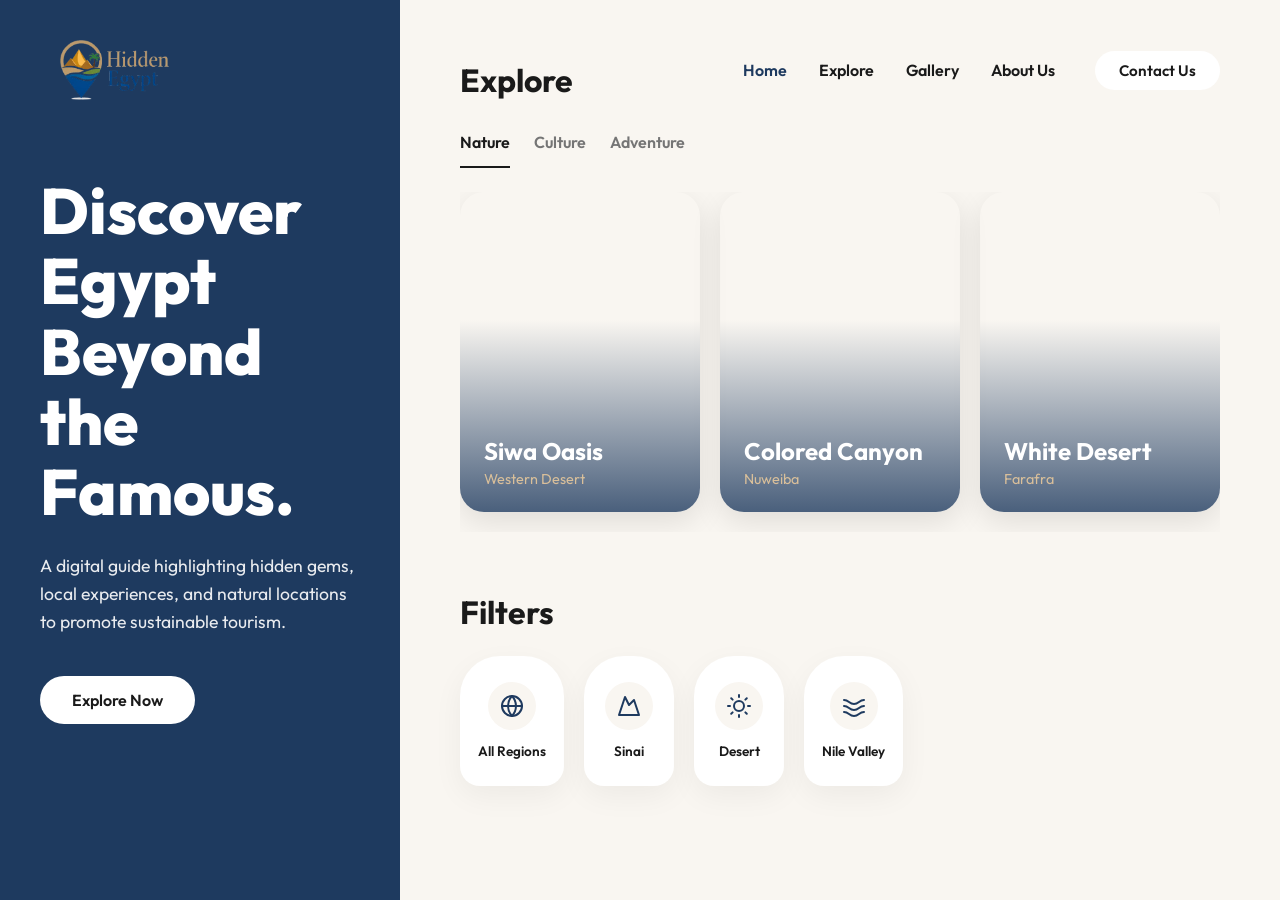
==== index.html @ 0806e7f2 "Asset Localization: Downloaded all external unsplash image dependencies and updated HTML/CSS logic t" ====
<!DOCTYPE html>
<html lang="en">
<head>
    <meta charset="UTF-8">
    <meta name="viewport" content="width=device-width, initial-scale=1.0">
    <title>Hidden Egypt - Discover Egypt Beyond the Famous</title>
    <!-- CSS -->
    <link rel="stylesheet" href="css/style.css?v=2">
</head>
<body>

    <div class="split-container">

    <!-- Unified Absolute Header -->
    <header class="home-header" style="position: absolute; top: 0; left: 0; right: 0; z-index: 1000; padding: 40px 60px; display: flex; justify-content: space-between; align-items: center;">
        <!-- Logo -->
        <a href="index.html" style="display: block;">
            <img src="logo.png" alt="Hidden Egypt" class="img-logo relative-logo">
        </a>

        <!-- Navigation -->
        <nav class="main-nav" style="margin-bottom: 0;">
            <ul class="nav-links" id="index-nav-links">
                <li><a href="index.html" class="active" style="color:var(--color-secondary);">Home</a></li>
                <li><a href="explore.html">Explore</a></li>
                <li><a href="gallery.html">Gallery</a></li>
                <li><a href="about.html">About Us</a></li>
                <li class="mobile-only-contact"><a href="contact.html" class="btn nav-contact">Contact Us</a></li>
            </ul>
            <div class="menu-toggle" onclick="document.getElementById('index-nav-links').classList.toggle('active')">
                <span></span><span></span><span></span>
            </div>
            <div class="desktop-only-contact">
                <a href="contact.html" class="btn nav-contact" style="padding: 10px 24px; font-size: 0.95rem;">Contact Us</a>
            </div>
        </nav>
    </header>

        
        <!-- Left Panel: Hero -->
        <main class="left-panel">
            <div class="left-panel-bg"></div>
            <div class="left-panel-overlay"></div>
            
            <!-- Logo -->
            

            <!-- Hero Content -->
            <div class="hero-content">
                <h1>Discover Egypt<br>Beyond the Famous.</h1>
                <p>A digital guide highlighting hidden gems, local experiences, and natural locations to promote sustainable tourism.</p>
                <a href="explore.html" class="btn">Explore Now</a>
            </div>
        </main>

        <!-- Right Panel: Navigation & Content -->
        <aside class="right-panel">
            
            <!-- Navigation -->
            

            <!-- Explore Section -->
            <section class="explore-section">
                <h2 class="section-title">Explore</h2>
                
                <div class="tabs-container">
                    <input type="radio" id="tab-nature" name="category" checked>
                    <input type="radio" id="tab-culture" name="category">
                    <input type="radio" id="tab-adventure" name="category">

                    <div class="tabs-nav">
                        <label for="tab-nature" class="tab-label">Nature</label>
                        <label for="tab-culture" class="tab-label">Culture</label>
                        <label for="tab-adventure" class="tab-label">Adventure</label>
                    </div>

                    <div id="content-nature" class="tab-content">
                        <div class="cards-slider">
                            <a href="siwa.html" class="place-card" style="background-image: url('https://images.unsplash.com/photo-1552309398-fd0f5d4e35be?q=80&w=600&auto=format&fit=crop');">
                                <div class="place-card-content"><h3>Siwa Oasis</h3><p>Western Desert</p></div>
                            </a>
                            <a href="colored-canyon.html" class="place-card" style="background-image: url('https://images.unsplash.com/photo-1547013406-e6a8f98bde65?q=80&w=600&auto=format&fit=crop');">
                                <div class="place-card-content"><h3>Colored Canyon</h3><p>Nuweiba</p></div>
                            </a>
                            <a href="white-desert.html" class="place-card" style="background-image: url('https://images.unsplash.com/photo-1542365516-e358b4f95d92?q=80&w=800');">
                                <div class="place-card-content"><h3>White Desert</h3><p>Farafra</p></div>
                            </a>
                        </div>
                    </div>

                    <div id="content-culture" class="tab-content">
                        <div class="cards-slider">
                            <a href="tunis.html" class="place-card" style="background-image: url('https://images.unsplash.com/photo-1533052136932-6aeb851722cb?q=80&w=600&auto=format&fit=crop');">
                                <div class="place-card-content"><h3>Tunis Village</h3><p>Fayoum</p></div>
                            </a>
                            <a href="dendera.html" class="place-card" style="background-image: url('https://images.unsplash.com/photo-1562679302-6c6f03173bf5?q=80&w=600&auto=format&fit=crop');">
                                <div class="place-card-content"><h3>Dendera Temple</h3><p>Qena</p></div>
                            </a>
                        </div>
                    </div>

                    <div id="content-adventure" class="tab-content">
                        <div class="cards-slider">
                            <a href="ras-abu-galum.html" class="place-card" style="background-image: url('images/bg_1559827260-dc66d52bef19.jpg');">
                                <div class="place-card-content"><h3>Ras Abu Galum</h3><p>South Sinai</p></div>
                            </a>
                            <a href="colored-canyon.html" class="place-card" style="background-image: url('https://images.unsplash.com/photo-1547013406-e6a8f98bde65?q=80&w=600&auto=format&fit=crop');">
                                <div class="place-card-content"><h3>Colored Canyon</h3><p>Nuweiba</p></div>
                            </a>
                            <a href="white-desert.html" class="place-card" style="background-image: url('https://images.unsplash.com/photo-1542365516-e358b4f95d92?q=80&w=800');">
                                <div class="place-card-content"><h3>White Desert</h3><p>Farafra</p></div>
                            </a>
                        </div>
                    </div>
                </div>
</section>

            <!-- Filters Preview Section -->
            <section class="filters-preview" style="padding-bottom: 20px;">
                <h2 class="section-title">Filters</h2>
                                <div class="filters-container">
                    <a href="explore.html" class="filter-btn" style="text-decoration:none;">
                        <div class="filter-icon" style="color: var(--color-secondary);"><svg width="24" height="24" viewBox="0 0 24 24" fill="none" stroke="currentColor" stroke-width="2" stroke-linecap="round" stroke-linejoin="round"><circle cx="12" cy="12" r="10"></circle><path d="M12 2a15.3 15.3 0 0 1 4 10 15.3 15.3 0 0 1-4 10 15.3 15.3 0 0 1-4-10 15.3 15.3 0 0 1 4-10z"></path><path d="M2 12h20"></path></svg></div>
                        <span class="filter-name">All Regions</span>
                    </a>
                    <a href="explore.html#filter-sinai" class="filter-btn" style="text-decoration:none;">
                        <div class="filter-icon" style="color: var(--color-secondary);"><svg width="24" height="24" viewBox="0 0 24 24" fill="none" stroke="currentColor" stroke-width="2" stroke-linecap="round" stroke-linejoin="round"><path d="M8 3l4 8 5-5 5 15H2L8 3z"></path></svg></div>
                        <span class="filter-name">Sinai</span>
                    </a>
                    <a href="explore.html#filter-desert" class="filter-btn" style="text-decoration:none;">
                        <div class="filter-icon" style="color: var(--color-secondary);"><svg width="24" height="24" viewBox="0 0 24 24" fill="none" stroke="currentColor" stroke-width="2" stroke-linecap="round" stroke-linejoin="round"><circle cx="12" cy="12" r="5"></circle><line x1="12" y1="1" x2="12" y2="3"></line><line x1="12" y1="21" x2="12" y2="23"></line><line x1="4.22" y1="4.22" x2="5.64" y2="5.64"></line><line x1="18.36" y1="18.36" x2="19.78" y2="19.78"></line><line x1="1" y1="12" x2="3" y2="12"></line><line x1="21" y1="12" x2="23" y2="12"></line><line x1="4.22" y1="19.78" x2="5.64" y2="18.36"></line><line x1="18.36" y1="5.64" x2="19.78" y2="4.22"></line></svg></div>
                        <span class="filter-name">Desert</span>
                    </a>
                    <a href="explore.html#filter-nile" class="filter-btn" style="text-decoration:none;">
                        <div class="filter-icon" style="color: var(--color-secondary);"><svg width="24" height="24" viewBox="0 0 24 24" fill="none" stroke="currentColor" stroke-width="2" stroke-linecap="round" stroke-linejoin="round"><path d="M2 12c5 0 5 4 10 4s5-4 10-4M2 18c5 0 5 4 10 4s5-4 10-4M2 6c5 0 5 4 10 4s5-4 10-4"></path></svg></div>
                        <span class="filter-name">Nile Valley</span>
                    </a>
                </div>
            </section>
            
        </aside>

    </div>

    <script src="js/main.js"></script>
</body>
</html>
---- css/style.css ----
/* Google Fonts */
@import url('https://fonts.googleapis.com/css2?family=Outfit:wght@300;400;500;600;700;800&display=swap');

/* Global Variables */
:root {
  /* Brand Colors */
  --color-primary: #E6C79C;      /* Sand Beige */
  --color-secondary: #1E3A5F;    /* Deep Blue */
  --color-accent: #3A7D44;       /* Palm Green */
  --color-bg: #F9F6F1;           /* Light Cream */
  
  --color-white: #FFFFFF;
  --color-text-dark: #1A1A1A;
  --color-text-gray: #757575;

  /* Typography */
  --font-family: 'Outfit', sans-serif;
  
  /* Layout */
  --border-radius: 24px;
  --transition: all 0.3s ease;
}

/* Reset & Basic Setup */
* {
  margin: 0;
  padding: 0;
  box-sizing: border-box;
}

html {
  font-family: var(--font-family);
  background-color: var(--color-bg);
  color: var(--color-text-dark);
  scroll-behavior: smooth;
}

body {
  min-height: 100vh;
  overflow-x: hidden;
}

a {
  text-decoration: none;
  color: inherit;
}

ul {
  list-style: none;
}

/* Utilities */
.btn {
  display: inline-block;
  background-color: var(--color-white);
  color: var(--color-text-dark);
  font-weight: 600;
  padding: 14px 32px;
  border-radius: 40px;
  transition: var(--transition);
  border: none;
  cursor: pointer;
  font-size: 1rem;
}

.btn:hover {
  background-color: var(--color-primary);
  transform: translateY(-2px);
  box-shadow: 0 4px 12px rgba(230, 199, 156, 0.4);
}

/* Split Layout */
.split-container {
  display: flex;
  min-height: 100vh;
}

/* Left Panel */
.left-panel {
  position: relative;
  z-index: 1;

  flex: 1;
  position: relative;
  background-color: var(--color-secondary);
  color: var(--color-white);
  padding: 40px;
  display: flex;
  flex-direction: column;
  justify-content: center;
  overflow: hidden;
}

.left-panel-bg {
  position: absolute;
  top: 0;
  left: 0;
  width: 100%;
  height: 100%;
  background-image: url('images/bg_1539650116574-8efeb43e2750.jpg'); /* Placeholder: White Desert */
  background-size: cover;
  background-position: center;
  z-index: 1;
}

.left-panel-overlay {
  position: absolute;
  top: 0;
  left: 0;
  width: 100%;
  height: 100%;
  background: linear-gradient(to right, rgba(30, 58, 95, 0.8) 0%, rgba(30, 58, 95, 0.2) 100%);
  z-index: 2;
}

.logo-container {
  position: absolute;
  top: 40px;
  left: 40px;
  z-index: 10;
}

/* Simple fix for logo white background using CSS blend modes */


.hero-content {
  position: relative;
  z-index: 10;
  max-width: 600px;
  margin-top: auto;
  margin-bottom: auto;
}

.hero-content h1 {
  font-size: 4rem;
  font-weight: 800;
  line-height: 1.1;
  margin-bottom: 24px;
}

.hero-content p {
  font-size: 1.1rem;
  line-height: 1.6;
  margin-bottom: 40px;
  opacity: 0.9;
  max-width: 480px;
}

/* Right Panel */
.right-panel {
  position: relative;
  z-index: 100;

  flex: 1;
  background-color: var(--color-bg);
  padding: 40px 60px;
  display: flex;
  flex-direction: column;
}

/* Navigation */
.main-nav {
  display: flex;
  justify-content: flex-end;
  align-items: center;
  margin-bottom: 60px;
  gap: 40px;
}

.nav-links {
  display: flex;
  gap: 32px;
}

.nav-links li a {
  font-weight: 600;
  color: var(--color-text-dark);
  transition: var(--transition);
  position: relative;
}

.nav-links li a:hover, .nav-links li a.active {
  color: var(--color-accent);
}

.nav-profile img {
  width: 40px;
  height: 40px;
  border-radius: 50%;
  object-fit: cover;
}

/* Section Headings */
.section-title {
  font-size: 2rem;
  font-weight: 700;
  margin-bottom: 24px;
}

/* Explore Tabs (Pure CSS) */
.explore-section {
  margin-bottom: 60px;
}

.tabs-nav {
  display: flex;
  gap: 24px;
  margin-bottom: 24px;
}

/* Invisible radio buttons */
input[type="radio"][name="category"] {
  display: none;
}

/* Styling labels as tabs */
.tab-label {
  font-weight: 600;
  color: var(--color-text-gray);
  cursor: pointer;
  padding-bottom: 8px;
  position: relative;
  transition: var(--transition);
}

.tab-label:after {
  content: '';
  position: absolute;
  bottom: 0;
  left: 0;
  width: 0;
  height: 2px;
  background-color: var(--color-text-dark);
  transition: var(--transition);
}

.tab-label:hover {
  color: var(--color-text-dark);
}

/* Tab logic */
#tab-nature:checked ~ .tabs-nav label[for="tab-nature"],
#tab-culture:checked ~ .tabs-nav label[for="tab-culture"],
#tab-adventure:checked ~ .tabs-nav label[for="tab-adventure"] {
  color: var(--color-text-dark);
}

#tab-nature:checked ~ .tabs-nav label[for="tab-nature"]:after,
#tab-culture:checked ~ .tabs-nav label[for="tab-culture"]:after,
#tab-adventure:checked ~ .tabs-nav label[for="tab-adventure"]:after {
  width: 100%;
}

.tab-content {
  display: none;
  animation: fadeIn 0.5s ease;
}

#tab-nature:checked ~ #content-nature,
#tab-culture:checked ~ #content-culture,
#tab-adventure:checked ~ #content-adventure {
  display: block;
}

@keyframes fadeIn {
  from { opacity: 0; transform: translateY(10px); }
  to { opacity: 1; transform: translateY(0); }
}

/* Horizontal Cards */
.cards-slider {
  display: flex;
  gap: 20px;
  overflow-x: auto;
  padding-bottom: 20px;
  /* Hide scrollbar */
  scrollbar-width: none;
  -ms-overflow-style: none;
}

.cards-slider::-webkit-scrollbar {
  display: none;
}

.place-card {
  min-width: 240px;
  height: 320px;
  border-radius: var(--border-radius);
  background-size: cover;
  background-position: center;
  position: relative;
  overflow: hidden;
  transition: var(--transition);
  display: flex;
  flex-direction: column;
  justify-content: flex-end;
  padding: 24px;
  color: var(--color-white);
  box-shadow: 0 10px 30px rgba(0,0,0,0.1);
}

.place-card:hover {
  transform: translateY(-10px);
  box-shadow: 0 15px 40px rgba(30, 58, 95, 0.3);
}

.place-card:before {
  content: '';
  position: absolute;
  top: 0;
  left: 0;
  width: 100%;
  height: 100%;
  background: linear-gradient(to top, rgba(30, 58, 95, 0.8), rgba(0,0,0,0) 60%);
  z-index: 1;
}

.place-card-content {
  position: relative;
  z-index: 2;
}

.place-card h3 {
  font-size: 1.5rem;
  font-weight: 700;
  margin-bottom: 4px;
}

.place-card p {
  font-size: 0.9rem;
  opacity: 0.9;
  color: var(--color-primary);
}

/* Filters Preview Section */
.filters-container {
  display: flex;
  gap: 20px;
  flex-wrap: wrap;
}

.filter-btn {
  display: flex;
  flex-direction: column;
  align-items: center;
  justify-content: center;
  background-color: var(--color-white);
  border-radius: 40px 40px 20px 20px; /* Pillow shape from reference */
  padding: 24px 16px;
  min-width: 90px;
  box-shadow: 0 10px 30px rgba(0,0,0,0.05);
  transition: var(--transition);
  border: 2px solid transparent;
}


.filter-btn:hover {
  background-color: var(--color-text-dark) !important;
  color: var(--color-white) !important;
  transform: translateY(-5px);
  border-color: var(--color-text-dark) !important;
}
.filter-btn:hover .filter-icon {
  color: var(--color-text-dark) !important;
  background-color: var(--color-white) !important;
}


.filter-btn.active {
  background-color: var(--color-text-dark);
  color: var(--color-white);
}

.filter-icon {
  width: 48px;
  height: 48px;
  background-color: var(--color-bg);
  border-radius: 50%;
  display: flex;
  align-items: center;
  justify-content: center;
  margin-bottom: 12px;
  font-size: 1.5rem;
}

.filter-btn.active .filter-icon {
  color: var(--color-text-dark);
}

.filter-name {
  font-size: 0.85rem;
  font-weight: 600;
}

/* Responsive adjustments */
@media (max-width: 1024px) {
  .split-container {
    flex-direction: column;
  }
  .left-panel {
  position: relative;
  z-index: 1;

    min-height: 500px;
    padding: 30px;
  }
  .right-panel {
  position: relative;
  z-index: 100;

    padding: 30px;
  }
}

/* Premium Footer Styles */
.site-footer {
  background-color: var(--color-secondary);
  color: var(--color-white);
  padding: 80px 0 40px;
  margin-top: 100px;
  position: relative;
}

.site-footer::before {
  content: '';
  position: absolute;
  top: 0; left: 0; width: 100%; height: 6px;
  background: linear-gradient(90deg, var(--color-primary), var(--color-accent));
}

.footer-content {
  display: flex;
  justify-content: space-between;
  align-items: center;
  margin-bottom: 60px;
  flex-wrap: wrap;
  gap: 40px;
}

.footer-logo h2 {
  font-size: 2.5rem;
  margin-bottom: 12px;
  font-weight: 800;
  color: var(--color-white) !important;
  letter-spacing: -0.5px;
}

.footer-logo p {
  color: rgba(255, 255, 255, 0.7);
  font-size: 1.1rem;
}

.footer-links {
  display: flex;
  gap: 40px;
}

.footer-links a {
  color: var(--color-white);
  font-weight: 600;
  font-size: 1rem;
  letter-spacing: 1px;
  text-transform: uppercase;
  transition: all 0.3s ease;
  position: relative;
  display: inline-block;
  padding: 8px 0;
}

.footer-links a::before {
  content: '';
  position: absolute;
  bottom: 0; left: 0; width: 0; height: 3px;
  background-color: var(--color-primary);
  transition: width 0.3s ease;
}

.footer-links a:hover {
  color: var(--color-primary);
  transform: translateY(-3px);
}

.footer-links a:hover::before {
  width: 100%;
}

.footer-bottom {
  text-align: center;
  padding-top: 30px;
  border-top: 1px solid rgba(255,255,255,0.1);
  color: rgba(255, 255, 255, 0.5);
  font-size: 0.95rem;
}

/* Premium Split Footer for Index */
.split-footer {
  margin-top: auto;
  padding: 60px 0 0;
  border-top: 2px solid rgba(30,58,95,0.05);
  display: flex;
  justify-content: space-between;
  align-items: flex-end;
  flex-wrap: wrap;
  gap: 40px;
}

.split-footer .footer-logo h2 {
  font-size: 2rem !important;
  font-weight: 800;
  letter-spacing: -0.5px;
  margin-bottom: 8px;
}

.split-footer .footer-logo p {
  color: var(--color-text-gray);
  font-size: 1rem;
}

.split-footer .footer-links {
  gap: 30px;
  align-items: center;
}

.split-footer .footer-links a {
  color: var(--color-secondary);
  font-weight: 700;
  text-transform: uppercase;
  letter-spacing: 1px;
  transition: all 0.3s ease;
  position: relative;
  padding: 5px 0;
}

.split-footer .footer-links a::after {
  content: '';
  position: absolute;
  bottom: 0; left: 0; width: 0; height: 3px;
  background-color: var(--color-accent);
  transition: width 0.3s ease;
}

.split-footer .footer-links a:hover {
  color: var(--color-accent);
  transform: translateY(-3px);
}

.split-footer .footer-links a:hover::after {
  width: 100%;
}

.split-footer .footer-bottom {
  width: 100%;
  text-align: center;
  padding-top: 30px;
  margin-top: 20px;
  border-top: 1px solid rgba(30,58,95,0.05);
  font-size: 0.9rem;
  font-weight: 500;
  color: var(--color-text-gray);
}

/* Mobile Navigation & Media Queries Enhancement */
.menu-toggle { display: none; flex-direction: column; gap: 6px; cursor: pointer; align-items: center; justify-content: center; width: 40px; height: 40px; border-radius: 8px; background: rgba(30,58,95,0.05); }
.menu-toggle span { display: block; width: 22px; height: 2px; background-color: var(--color-secondary); transition: 0.3s; }

@media (max-width: 768px) {
  .logo-container h2 { font-size: 1.5rem; }
  
  
  .main-nav { position: relative; justify-content: space-between; }
  .nav-links { display: none; flex-direction: column; width: 100%; position: absolute; top: calc(100% + 10px); left: 0; background: var(--color-white); padding: 20px; box-shadow: 0 10px 30px rgba(0,0,0,0.1); border-radius: var(--border-radius); z-index: 9999; text-align: center; }
  .nav-links.active { display: flex; }
  
  .menu-toggle { display: flex; }
  .btn.nav-contact { display: none; } /* Hide contact btn on extreme small inside header, let menu handle it */
  .page-title { font-size: 2.2rem !important; }
  .split-footer { padding: 40px 20px !important; margin: 40px -20px -40px -20px !important; }
  .split-footer .footer-links { flex-direction: column; gap: 15px; }
  
  .about-grid, .contact-wrapper, .place-content-wrapper { grid-template-columns: 1fr; }
}

@media (max-width: 480px) {
  .hero-content h1, .place-hero-content h1 { font-size: 2.5rem; }
  .cards-slider { flex-direction: column; padding: 20px; }
  .place-card { width: 100%; height: 300px; min-width:unset; margin-bottom:20px; }
  .split-container .right-panel, .split-container .left-panel {
  position: relative;
  z-index: 1;
 padding: 20px; }
  .filter-controls { flex-direction: column; gap: 10px; width: 100%; }
  .filter-chip { width: 100%; text-align: center; }
  
  .map-container-inner { aspect-ratio: 1/1; /* Square for mobile so pins fit better */ }
}





@media (max-width: 768px) {
  


  .logo-container { top: 20px; left: 20px; z-index: 1000; }
  .main-nav { margin-top: 10px; }
  .split-container .right-panel { padding-top: 20px !important; }
}


.right-panel > .main-nav { margin-top: 15px; }

/* Mobile Alignment Fixes */
@media (max-width: 768px) {
    .logo-container { top: 30px !important; left: 20px !important; position: absolute !important; z-index: 1000 !important; }
    .right-panel > .main-nav { position: absolute !important; top: 30px !important; right: 20px !important; margin-top: 0 !important; z-index: 1000 !important; width: auto !important; }
    .nav-links.active { top: 50px !important; right: 0 !important; left: auto !important; width: 250px !important; }
    .split-container .right-panel { padding-top: 120px !important; }
}


    
    
    
    
    
    /* Ensure left panel image stays fully underneath */
    .left-panel, .left-panel-bg, .left-panel-overlay {
        z-index: 1 !important;
    }

.right-panel > .main-nav { margin-top: 20px; display: flex; justify-content: flex-end; }

/* The menu toggle */
.menu-toggle {
    display: none; 
    flex-direction: column; 
    justify-content: space-between;
    align-items: center;
    width: 32px; height: 22px; 
    cursor: pointer;
    z-index: 1000;
}
.menu-toggle span {
    display: block; width: 100%; height: 3px;
    background-color: var(--color-secondary);
    border-radius: 4px;
    transition: all 0.3s;
}

/* Subpage Desktop Headers */
.page-header {
    padding: 0 40px;
    background-color: transparent; 
}

@media (max-width: 768px) {
  


  
  /* Index.html Split Screen Mobile Flow */
  /* Logo top left, main nav top right, absolutely floating over the big image */
  .left-panel .logo-container { position: absolute; top: 20px; left: 20px; z-index: 1000; display: block !important; }
  .right-panel .main-nav { position: absolute; top: 30px; right: 20px; z-index: 1000; width: auto; margin-top: 0; }
  
  /* Make sure right-panel provides clearance and stays above the massive image */
  .split-container .right-panel { z-index: 10; padding-top: 140px !important; }
  .split-container .left-panel { z-index: 1; }
  
  /* Subpages Mobile Solid Header Bar - "A space existing to prevent page design looking awful" */
  .page-header {
      background-color: var(--color-white) !important;
      padding: 5px 20px !important;
      box-shadow: 0 4px 15px rgba(30, 58, 95, 0.08); /* This physically separates nav from text */
      position: sticky;
      top: 0;
      z-index: 9999;
  }
  
  /* Generic mobile dropdown handling for BOTH index and subpages */
  .menu-toggle { display: flex; }
  .nav-contact { display: none !important; } 
  
  .nav-links {
      position: absolute;
      top: 50px; right: 0px;
      width: 220px;
      background-color: var(--color-white);
      flex-direction: column;
      padding: 20px;
      box-shadow: 0 10px 40px rgba(0,0,0,0.15);
      border-radius: var(--border-radius);
      display: none;
      z-index: 1001;
  }
  
  .right-panel .nav-links {
      top: 50px; right: -10px; /* Offset for desktop padding margins */
  }

  .nav-links.active { display: flex; }
}

/* FINAL QA SWEEP FIXES */

/* Desktop Nav Alignment */
.split-container .right-panel {
    padding-top: 60px; /* Aligns visually with the logo */
}

/* Touch Target Sizing */
.filter-chip, .tab-label {
    cursor: pointer;
    min-width: 44px;
    min-height: 44px;
    display: inline-flex;
    align-items: center;
    justify-content: center;
}

/* Mobile Core Architecture */
.mobile-only-contact { display: none; }
.desktop-only-contact { display: block; }

@media (max-width: 768px) {
    /* Header Transparency Fix */
    .page-header {
        background: rgba(255, 255, 255, 0.98) !important;
        backdrop-filter: blur(12px) !important;
        -webkit-backdrop-filter: blur(12px) !important;
        box-shadow: 0 4px 20px rgba(0,0,0,0.08) !important;
        position: sticky !important;
        top: 0 !important;
        z-index: 9999 !important;
    }

    /* Hero Overlap Fix */
    .hero-content {
        padding-top: 140px; /* Explicit clearance for aggressive oversized logo bounding box */
    }

    /* Mobile Menu UX */
    .mobile-only-contact { display: block; margin-top: 20px; }
    .desktop-only-contact { display: none; }
    
    .nav-links.active {
        display: flex !important;
        flex-direction: column !important;
        position: absolute !important;
        top: 100% !important;
        left: 0 !important;
        right: 0 !important;
        height: auto !important;
        background: var(--color-white) !important;
        padding: 30px 20px !important;
        box-shadow: 0 20px 40px rgba(0,0,0,0.15) !important;
        border-radius: 0 0 24px 24px !important;
        text-align: center !important;
        z-index: 10000 !important;
        animation: slideDown 0.3s ease forwards;
        transform-origin: top center;
    }

    @keyframes slideDown {
        from { opacity: 0; transform: translateY(-10px) scaleY(0.95); }
        to { opacity: 1; transform: translateY(0) scaleY(1); }
    }
}

/* Clean Native Logo Box */


@media (max-width: 768px) {
  
}

#tab-all:checked ~ .tabs-nav label[for="tab-all"],
#tab-sinai:checked ~ .tabs-nav label[for="tab-sinai"],
#tab-desert:checked ~ .tabs-nav label[for="tab-desert"],
#tab-nile:checked ~ .tabs-nav label[for="tab-nile"] {
  color: var(--color-text-dark);
}

#tab-all:checked ~ .tabs-nav label[for="tab-all"]:after,
#tab-sinai:checked ~ .tabs-nav label[for="tab-sinai"]:after,
#tab-desert:checked ~ .tabs-nav label[for="tab-desert"]:after,
#tab-nile:checked ~ .tabs-nav label[for="tab-nile"]:after {
  width: 100%;
}

#tab-all:checked ~ #content-all,
#tab-sinai:checked ~ #content-sinai,
#tab-desert:checked ~ #content-desert,
#tab-nile:checked ~ #content-nile {
  display: block;
}

@media (max-width: 768px) {
    .home-header { padding: 20px 30px !important; }
}


/* --- GLOBAL LOGO CONSISTENCY --- */
.img-logo {
    height: 60px !important;
    max-height: 60px !important;
    width: auto !important;
    object-fit: contain !important;
    display: block !important;
    margin: 0 !important;
    padding: 0 !important;
}

@media (max-width: 768px) {
    .img-logo {
        height: 50px !important;
        max-height: 50px !important;
    }
}

/* --- MOBILE HAMBURGER MENU DROPDOWN FIX --- */
/* Nuke any stray CSS setting the mobile menu to float to the right side */
@media (max-width: 768px) {
    .right-panel > .main-nav, .page-header .main-nav, .main-nav {
        position: static !important;
        width: auto !important;
        display: flex;
        justify-content: flex-end;
    }
    
    .nav-links.active {
        display: flex !important;
        flex-direction: column !important;
        position: absolute !important;
        top: 100% !important; /* Immediately below the header */
        left: 0 !important;
        width: 100% !important;
        box-sizing: border-box !important;
        background-color: var(--color-white) !important;
        padding: 30px 20px !important;
        margin: 0 !important;
        box-shadow: 0 15px 30px rgba(0,0,0,0.15) !important;
        border-radius: 0 0 24px 24px !important;
        text-align: center !important;
        z-index: 100000 !important;
        transform: none !important;
    }
}

/* Ensure the header on subpages stretches full width so the menu doesn't break */
.page-header {
    width: 100% !important;
    box-sizing: border-box !important;
}

/* Revert Tab logic in CSS to Nature/Culture/Adventure */
#tab-nature:checked ~ .tabs-nav label[for="tab-nature"],
#tab-culture:checked ~ .tabs-nav label[for="tab-culture"],
#tab-adventure:checked ~ .tabs-nav label[for="tab-adventure"] {
  color: var(--color-text-dark) !important;
}

#tab-nature:checked ~ .tabs-nav label[for="tab-nature"]:after,
#tab-culture:checked ~ .tabs-nav label[for="tab-culture"]:after,
#tab-adventure:checked ~ .tabs-nav label[for="tab-adventure"]:after {
  width: 100% !important;
}

#tab-nature:checked ~ #content-nature,
#tab-culture:checked ~ #content-culture,
#tab-adventure:checked ~ #content-adventure {
  display: block !important;
}
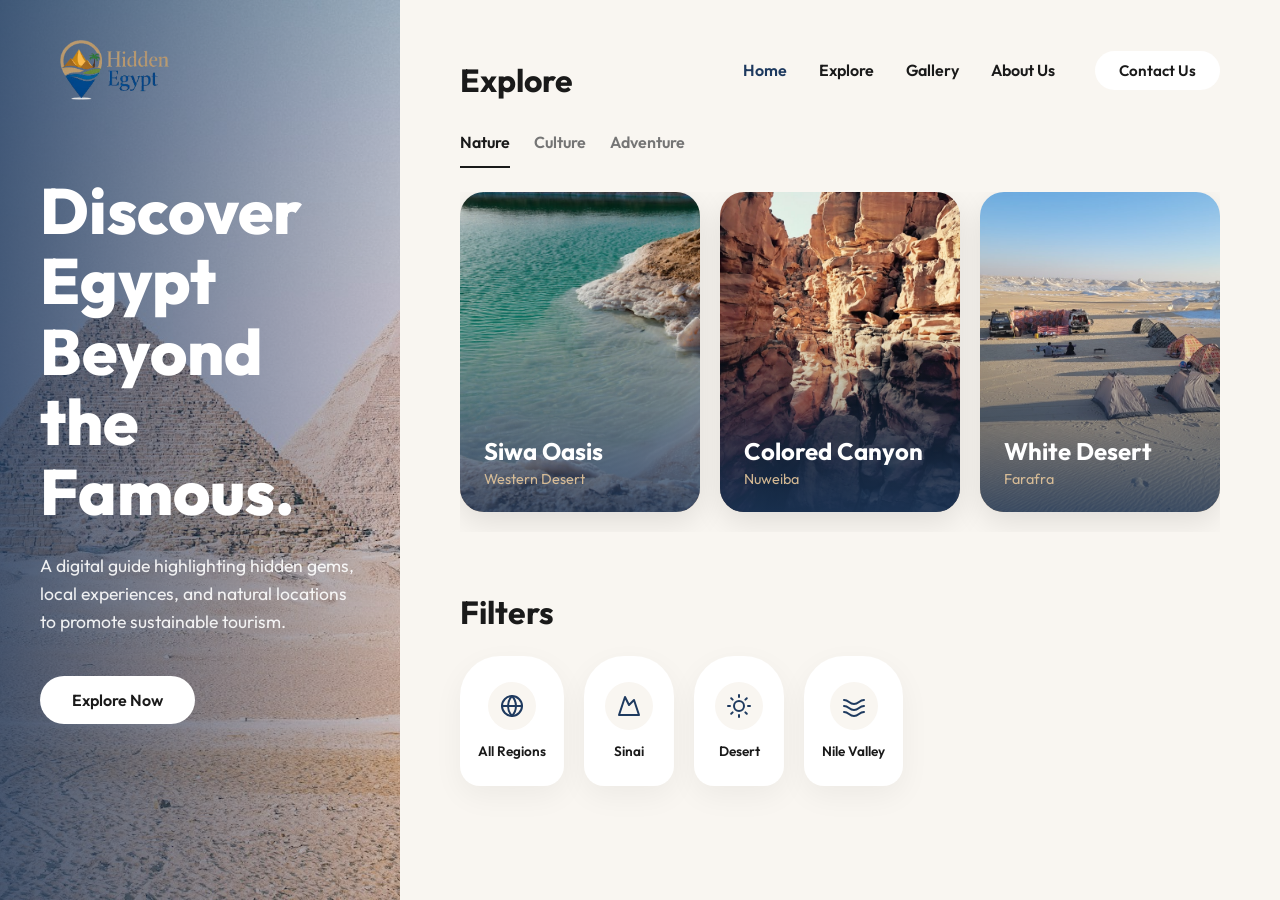
==== commit 70a5a2ae: "Phase 10: Remove all JS, replace hamburger with CSS-only checkbox, add Google Maps embeds, delete ma" ====
--- a/index.html
+++ b/index.html
@@ -12,7 +12,8 @@
     <div class="split-container">
 
     <!-- Unified Absolute Header -->
-    <header class="home-header" style="position: absolute; top: 0; left: 0; right: 0; z-index: 1000; padding: 40px 60px; display: flex; justify-content: space-between; align-items: center;">
+    <input type="checkbox" id="nav-toggle" class="nav-toggle-input" aria-hidden="true">
+<header class="home-header" style="position: absolute; top: 0; left: 0; right: 0; z-index: 1000; padding: 40px 60px; display: flex; justify-content: space-between; align-items: center;">
         <!-- Logo -->
         <a href="index.html" style="display: block;">
             <img src="logo.png" alt="Hidden Egypt" class="img-logo relative-logo">
@@ -27,9 +28,9 @@
                 <li><a href="about.html">About Us</a></li>
                 <li class="mobile-only-contact"><a href="contact.html" class="btn nav-contact">Contact Us</a></li>
             </ul>
-            <div class="menu-toggle" onclick="document.getElementById('index-nav-links').classList.toggle('active')">
+            <label class="menu-toggle" for="nav-toggle" aria-label="Toggle navigation">
                 <span></span><span></span><span></span>
-            </div>
+            </label>
             <div class="desktop-only-contact">
                 <a href="contact.html" class="btn nav-contact" style="padding: 10px 24px; font-size: 0.95rem;">Contact Us</a>
             </div>
@@ -76,13 +77,13 @@
 
                     <div id="content-nature" class="tab-content">
                         <div class="cards-slider">
-                            <a href="siwa.html" class="place-card" style="background-image: url('https://images.unsplash.com/photo-1552309398-fd0f5d4e35be?q=80&w=600&auto=format&fit=crop');">
+                            <a href="siwa.html" class="place-card" style="background-image: url('images/siwa_oasis.jpg');">
                                 <div class="place-card-content"><h3>Siwa Oasis</h3><p>Western Desert</p></div>
                             </a>
-                            <a href="colored-canyon.html" class="place-card" style="background-image: url('https://images.unsplash.com/photo-1547013406-e6a8f98bde65?q=80&w=600&auto=format&fit=crop');">
+                            <a href="colored-canyon.html" class="place-card" style="background-image: url('images/colored_canyon.jpg');">
                                 <div class="place-card-content"><h3>Colored Canyon</h3><p>Nuweiba</p></div>
                             </a>
-                            <a href="white-desert.html" class="place-card" style="background-image: url('https://images.unsplash.com/photo-1542365516-e358b4f95d92?q=80&w=800');">
+                            <a href="white-desert.html" class="place-card" style="background-image: url('images/white_desert.jpg');">
                                 <div class="place-card-content"><h3>White Desert</h3><p>Farafra</p></div>
                             </a>
                         </div>
@@ -90,10 +91,10 @@
 
                     <div id="content-culture" class="tab-content">
                         <div class="cards-slider">
-                            <a href="tunis.html" class="place-card" style="background-image: url('https://images.unsplash.com/photo-1533052136932-6aeb851722cb?q=80&w=600&auto=format&fit=crop');">
+                            <a href="tunis.html" class="place-card" style="background-image: url('images/tunis_village.jpg');">
                                 <div class="place-card-content"><h3>Tunis Village</h3><p>Fayoum</p></div>
                             </a>
-                            <a href="dendera.html" class="place-card" style="background-image: url('https://images.unsplash.com/photo-1562679302-6c6f03173bf5?q=80&w=600&auto=format&fit=crop');">
+                            <a href="dendera.html" class="place-card" style="background-image: url('images/dendera_temple.jpg');">
                                 <div class="place-card-content"><h3>Dendera Temple</h3><p>Qena</p></div>
                             </a>
                         </div>
@@ -101,13 +102,13 @@
 
                     <div id="content-adventure" class="tab-content">
                         <div class="cards-slider">
-                            <a href="ras-abu-galum.html" class="place-card" style="background-image: url('images/bg_1559827260-dc66d52bef19.jpg');">
+                            <a href="ras-abu-galum.html" class="place-card" style="background-image: url('images/ras_abu_galum_alt.jpg');">
                                 <div class="place-card-content"><h3>Ras Abu Galum</h3><p>South Sinai</p></div>
                             </a>
-                            <a href="colored-canyon.html" class="place-card" style="background-image: url('https://images.unsplash.com/photo-1547013406-e6a8f98bde65?q=80&w=600&auto=format&fit=crop');">
+                            <a href="colored-canyon.html" class="place-card" style="background-image: url('images/colored_canyon.jpg');">
                                 <div class="place-card-content"><h3>Colored Canyon</h3><p>Nuweiba</p></div>
                             </a>
-                            <a href="white-desert.html" class="place-card" style="background-image: url('https://images.unsplash.com/photo-1542365516-e358b4f95d92?q=80&w=800');">
+                            <a href="white-desert.html" class="place-card" style="background-image: url('images/white_desert.jpg');">
                                 <div class="place-card-content"><h3>White Desert</h3><p>Farafra</p></div>
                             </a>
                         </div>
@@ -141,7 +142,5 @@
         </aside>
 
     </div>
-
-    <script src="js/main.js"></script>
 </body>
 </html>
--- a/css/style.css
+++ b/css/style.css
@@ -85,6 +85,12 @@
   background-color: var(--color-secondary);
   color: var(--color-white);
   padding: 40px;
+
+  flex: 1;
+  position: relative;
+  background-color: var(--color-secondary);
+  color: var(--color-white);
+  padding: 40px;
   display: flex;
   flex-direction: column;
   justify-content: center;
@@ -97,7 +103,7 @@
   left: 0;
   width: 100%;
   height: 100%;
-  background-image: url('images/bg_1539650116574-8efeb43e2750.jpg'); /* Placeholder: White Desert */
+  background-image: url('../images/home_hero_bg.jpg'); /* Fixed path and ensured visibility */
   background-size: cover;
   background-position: center;
   z-index: 1;
@@ -602,6 +608,7 @@
   
 
 
+  
   .logo-container { top: 20px; left: 20px; z-index: 1000; }
   .main-nav { margin-top: 10px; }
   .split-container .right-panel { padding-top: 20px !important; }
@@ -654,6 +661,91 @@
     background-color: transparent; 
 }
 
+/* Phase 9: Hero-Integrated Navbar for Destination Pages */
+body.body-hero .page-header {
+    position: absolute;
+    top: 0;
+    left: 0;
+    width: 100%;
+    background-color: transparent !important;
+    backdrop-filter: none !important;
+    -webkit-backdrop-filter: none !important;
+    box-shadow: none !important;
+    border-bottom: none !important;
+    z-index: 1000;
+}
+
+body.body-hero .nav-links li a {
+    color: var(--color-white) !important;
+    text-shadow: 0 1px 6px rgba(0,0,0,0.5);
+}
+
+/* Frosted glass pill behind logo so it's always readable over any hero photo */
+body.body-hero .logo-container-relative {
+    background: rgba(255, 255, 255, 0.15);
+    backdrop-filter: blur(12px);
+    -webkit-backdrop-filter: blur(12px);
+    border: 1px solid rgba(255, 255, 255, 0.25);
+    border-radius: 40px;
+    padding: 6px 14px 6px 6px;
+    transition: background 0.3s ease;
+}
+
+body.body-hero .logo-container-relative:hover {
+    background: rgba(255, 255, 255, 0.25);
+}
+
+body.body-hero .img-logo {
+    /* No filter needed — logo sits in frosted pill */
+    filter: none;
+}
+
+body.body-hero .menu-toggle span {
+    background-color: var(--color-white);
+}
+
+body.body-hero .desktop-only-contact .btn {
+    border-color: rgba(255,255,255,0.4);
+    background: rgba(255,255,255,0.15);
+    backdrop-filter: blur(8px);
+    -webkit-backdrop-filter: blur(8px);
+    color: white;
+    border-radius: 40px;
+}
+
+/* ── Pure CSS Hamburger Menu (No JavaScript) ─────────────────────────────── */
+/* Hidden checkbox that drives the mobile nav */
+.nav-toggle-input {
+    display: none;
+}
+
+/* When checkbox is checked, show the nav-links panel */
+.nav-toggle-input:checked ~ header .nav-links,
+.nav-toggle-input:checked ~ header .main-nav .nav-links {
+    display: flex !important;
+}
+
+/* Animate hamburger bars into X when open */
+.nav-toggle-input:checked ~ header .menu-toggle span:nth-child(1) {
+    transform: translateY(8px) rotate(45deg);
+}
+.nav-toggle-input:checked ~ header .menu-toggle span:nth-child(2) {
+    opacity: 0;
+    transform: scaleX(0);
+}
+.nav-toggle-input:checked ~ header .menu-toggle span:nth-child(3) {
+    transform: translateY(-8px) rotate(-45deg);
+}
+
+.menu-toggle {
+    cursor: pointer;
+    user-select: none;
+}
+.menu-toggle span {
+    transition: transform 0.3s ease, opacity 0.3s ease;
+    transform-origin: center;
+}
+
 @media (max-width: 768px) {
   
 
@@ -670,12 +762,14 @@
   
   /* Subpages Mobile Solid Header Bar - "A space existing to prevent page design looking awful" */
   .page-header {
-      background-color: var(--color-white) !important;
-      padding: 5px 20px !important;
-      box-shadow: 0 4px 15px rgba(30, 58, 95, 0.08); /* This physically separates nav from text */
-      position: sticky;
-      top: 0;
-      z-index: 9999;
+    background-color: transparent !important; /* Transparent on mobile/subpages */
+    backdrop-filter: blur(10px);
+    -webkit-backdrop-filter: blur(10px);
+    border-bottom: 1px solid rgba(255,255,255,0.1);
+    box-shadow: 0 4px 15px rgba(30, 58, 95, 0.08); /* This physically separates nav from text */
+    position: sticky;
+    top: 0;
+    z-index: 9999;
   }
   
   /* Generic mobile dropdown handling for BOTH index and subpages */
